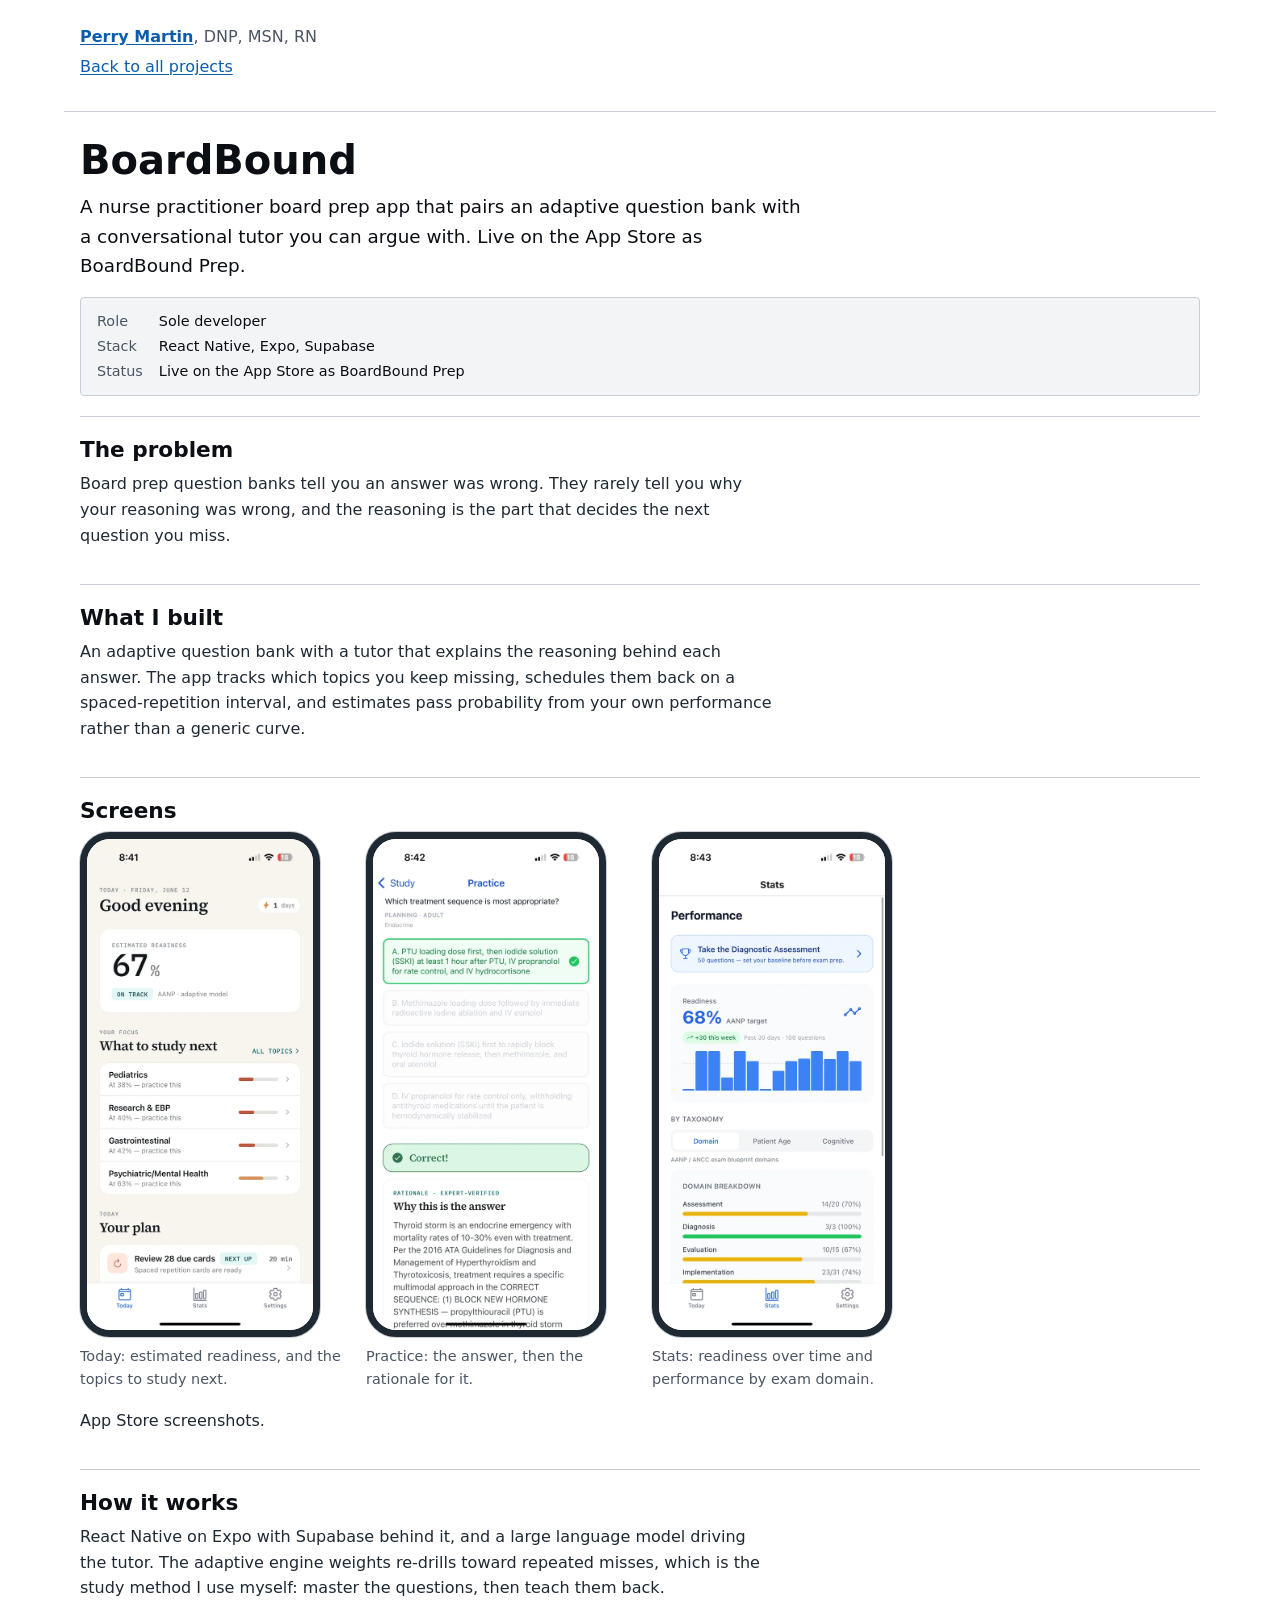
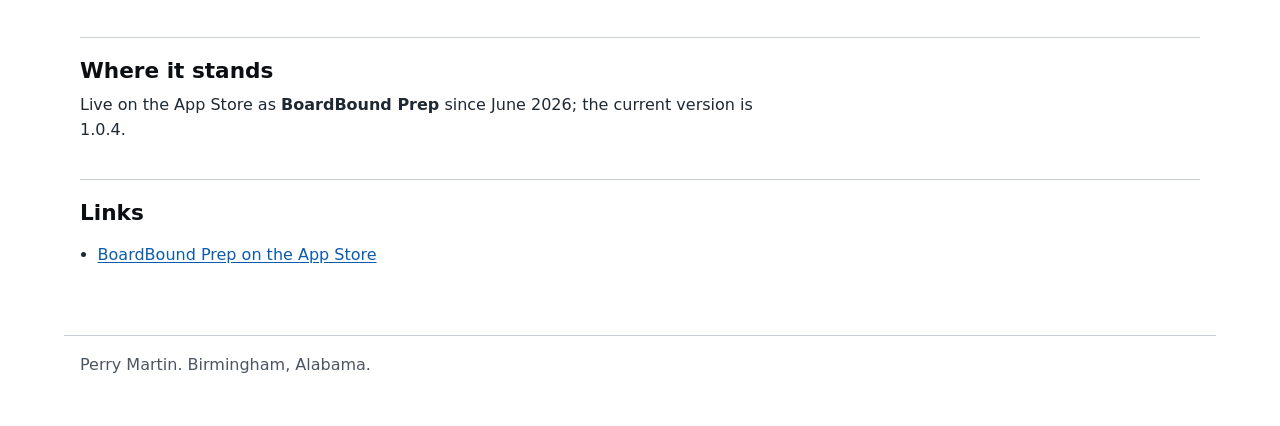
==== projects/boardbound/index.html @ f09f2733 "Publish portfolio (export of portfolio-site 9b5c5ee)" ====
<!doctype html>
<html lang="en">
<head>
<meta charset="utf-8">
<meta name="viewport" content="width=device-width, initial-scale=1">
<title>BoardBound | Perry Martin</title>
<meta name="description" content="BoardBound Prep: a nurse practitioner board prep app pairing an adaptive question bank with a conversational tutor.">
<!--
  Case-study page (SPEC section 13). Static: no script, the shared stylesheet,
  every word in this file. Every factual claim has a row in CLAIMS.md.
  House style: no em-dashes, no en-dashes.
-->
<link rel="stylesheet" href="../../styles.css">
</head>

<body>

<a class="skip" href="#content">Skip to content</a>

<header class="identity">
  <p class="crumb"><a href="../../">Perry Martin</a><span class="creds">, DNP, MSN, RN</span></p>
  <p><a href="../../#boardbound">Back to all projects</a></p>
</header>

<main id="content" class="case-study">
  <h1>BoardBound</h1>
  <p class="lede">
    A nurse practitioner board prep app that pairs an adaptive question bank with a conversational
    tutor you can argue with. Live on the App Store as BoardBound Prep.
  </p>

  <dl class="meta">
    <dt>Role</dt><dd>Sole developer</dd>
    <dt>Stack</dt><dd>React Native, Expo, Supabase</dd>
    <dt>Status</dt><dd>Live on the App Store as BoardBound Prep</dd>
  </dl>

  <section aria-labelledby="problem-h">
    <h2 id="problem-h">The problem</h2>
    <p>
      Board prep question banks tell you an answer was wrong. They rarely tell you why your
      reasoning was wrong, and the reasoning is the part that decides the next question you miss.
    </p>
  </section>

  <section aria-labelledby="built-h">
    <h2 id="built-h">What I built</h2>
    <p>
      An adaptive question bank with a tutor that explains the reasoning behind each answer. The app
      tracks which topics you keep missing, schedules them back on a spaced-repetition interval, and
      estimates pass probability from your own performance rather than a generic curve.
    </p>
  </section>

  <section aria-labelledby="screens-h">
    <h2 id="screens-h">Screens</h2>
    <div class="gallery">
      <figure class="shot phone">
        <img src="../../img/boardbound-today.webp" width="560" height="1217"
             alt="BoardBound Prep Today screen showing an estimated readiness of 67 percent and a list of topics to study next.">
        <figcaption>Today: estimated readiness, and the topics to study next.</figcaption>
      </figure>
      <figure class="shot phone">
        <img src="../../img/boardbound-rationale.webp" width="560" height="1217"
             alt="BoardBound Prep practice question on thyroid storm treatment, with the correct answer marked and the rationale below it.">
        <figcaption>Practice: the answer, then the rationale for it.</figcaption>
      </figure>
      <figure class="shot phone">
        <img src="../../img/boardbound-stats.webp" width="560" height="1217"
             alt="BoardBound Prep statistics screen showing readiness over time and a breakdown of performance by exam domain.">
        <figcaption>Stats: readiness over time and performance by exam domain.</figcaption>
      </figure>
    </div>
    <p>App Store screenshots.</p>
  </section>

  <section aria-labelledby="how-h">
    <h2 id="how-h">How it works</h2>
    <p>
      React Native on Expo with Supabase behind it, and a large language model driving the tutor.
      The adaptive engine weights re-drills toward repeated misses, which is the study method I use
      myself: master the questions, then teach them back.
    </p>
  </section>

  <section aria-labelledby="stands-h">
    <h2 id="stands-h">Where it stands</h2>
    <p>
      Live on the App Store as <strong>BoardBound Prep</strong> since June 2026; the current version
      is 1.0.4.
    </p>
  </section>

  <section aria-labelledby="links-h">
    <h2 id="links-h">Links</h2>
    <ul class="links">
      <li><a href="https://apps.apple.com/us/app/boardbound-prep/id6761675393">BoardBound Prep on the App Store</a></li>
    </ul>
  </section>
</main>

<footer>
  <p>Perry Martin. Birmingham, Alabama.</p>
</footer>

</body>
</html>
---- styles.css ----
/* styles.css: theming, document layout, and the viewer layout.
 * Without JavaScript this is a clean one-column document. With it, viewer.js
 * adds .viewer-mode and the grid below takes over. */

:root {
  --ground: #ffffff;
  --panel: #f3f4f6;
  --ink: #0b0f14;
  --body: #1f2933;
  --muted: #4b5563;
  --hairline: #c9ced6;
  --accent: #0b5cad;
  --accent-ink: #ffffff;
  --focus: #b45309;
  color-scheme: light;
}

@media (prefers-color-scheme: dark) {
  :root:not([data-theme="light"]) {
    --ground: #0b0f14;
    --panel: #151b23;
    --ink: #f3f4f6;
    --body: #d5dae1;
    --muted: #aab2bd;
    --hairline: #2f3945;
    --accent: #6cb2f2;
    --accent-ink: #0b0f14;
    --focus: #fbbf24;
    color-scheme: dark;
  }
}

:root[data-theme="dark"] {
  --ground: #0b0f14;
  --panel: #151b23;
  --ink: #f3f4f6;
  --body: #d5dae1;
  --muted: #aab2bd;
  --hairline: #2f3945;
  --accent: #6cb2f2;
  --accent-ink: #0b0f14;
  --focus: #fbbf24;
  color-scheme: dark;
}

*, *::before, *::after { box-sizing: border-box; }

[hidden] { display: none !important; }

html { -webkit-text-size-adjust: 100%; }

body {
  margin: 0;
  background: var(--ground);
  color: var(--body);
  font: 1rem/1.6 system-ui, -apple-system, "Segoe UI", Roboto, "Helvetica Neue", Arial, sans-serif;
  overflow-wrap: break-word;
}

h1, h2, h3 { color: var(--ink); line-height: 1.2; margin: 0 0 .5rem; }
h1 { font-size: clamp(1.75rem, 5vw, 2.5rem); }
h2 { font-size: 1.35rem; }
h3 { font-size: 1.05rem; }
p { margin: 0 0 1rem; max-width: 68ch; }

a { color: var(--accent); text-underline-offset: .15em; }
a:hover { text-decoration-thickness: 2px; }

:focus-visible { outline: 3px solid var(--focus); outline-offset: 2px; }

.skip {
  position: absolute;
  left: .5rem;
  top: -4rem;
  background: var(--ink);
  color: var(--ground);
  padding: .5rem .75rem;
  z-index: 10;
}
.skip:focus { top: .5rem; }

/* ---- page frame ---- */
.identity, main, footer { max-width: 72rem; margin: 0 auto; padding: 0 1rem; }
.identity { padding-top: 1.5rem; padding-bottom: 1rem; border-bottom: 1px solid var(--hairline); }
.tagline { color: var(--muted); margin-bottom: .25rem; }
.standing { color: var(--muted); font-size: .9rem; margin-bottom: .75rem; }
.actions { display: flex; flex-wrap: wrap; gap: .5rem 1.25rem; margin-bottom: .5rem; }
.contact { display: flex; flex-wrap: wrap; gap: .25rem 1.25rem; list-style: none; margin: 0 0 .75rem; padding: 0; }
main { padding-top: 1.25rem; padding-bottom: 2rem; }
.intro { margin-bottom: 1.5rem; }
footer { padding-top: 1rem; padding-bottom: 2rem; color: var(--muted); border-top: 1px solid var(--hairline); }

/* ---- document view (default, and the no-JS view) ---- */
.series { padding: 1.25rem 0; border-top: 1px solid var(--hairline); }
.slice { margin: 0 0 1rem; }
.meta {
  display: grid;
  grid-template-columns: max-content 1fr;
  gap: .15rem 1rem;
  margin: 0 0 1rem;
  padding: .75rem 1rem;
  background: var(--panel);
  border: 1px solid var(--hairline);
  border-radius: 4px;
  font-size: .9rem;
}
.meta dt { color: var(--muted); }
.meta dd { margin: 0; color: var(--ink); }

/* ---- toolbar (only exists when JS ran) ---- */
.toolbar {
  display: flex;
  flex-wrap: wrap;
  align-items: center;
  gap: .5rem;
  margin-top: .5rem;
}
.btn {
  font: inherit;
  font-size: .9rem;
  min-height: 2.5rem;
  padding: .35rem .8rem;
  color: var(--ink);
  background: var(--panel);
  border: 1px solid var(--hairline);
  border-radius: 4px;
  cursor: pointer;
}
.btn:hover:not(:disabled):not([aria-disabled="true"]) { border-color: var(--accent); }
.btn:disabled, .btn[aria-disabled="true"] { color: var(--muted); cursor: default; opacity: .6; }
.btn[aria-pressed="true"].depth-btn { background: var(--accent); color: var(--accent-ink); border-color: var(--accent); }
.depth { display: flex; flex-wrap: wrap; align-items: center; gap: .35rem; margin-left: auto; }
.depth-label { color: var(--muted); font-size: .85rem; }

/* ---- viewer wrapper: transparent in document view ---- */
.rail, .scrubber { display: none; }
.viewer:not(.viewer-mode) { display: block; }

/* ---- viewer layout ---- */
.viewer.viewer-mode {
  display: grid;
  grid-template-columns: 12rem minmax(0, 1fr) 15rem;
  grid-template-rows: auto minmax(14rem, 1fr) auto;
  grid-template-areas:
    "rail title  meta"
    "rail slice  meta"
    "rail scrub  meta";
  gap: 0 1.5rem;
  border: 1px solid var(--hairline);
  border-radius: 6px;
  background: var(--ground);
}
.viewer-mode .rail {
  display: block;
  grid-area: rail;
  padding: 1rem .75rem;
  border-right: 1px solid var(--hairline);
  background: var(--panel);
}
.rail ul { list-style: none; margin: 0; padding: 0; display: grid; gap: .25rem; }
.rail-btn {
  width: 100%;
  min-height: 2.5rem;
  text-align: left;
  font: inherit;
  font-size: .95rem;
  color: var(--body);
  background: transparent;
  border: 1px solid transparent;
  border-left: 3px solid transparent;
  padding: .4rem .6rem;
  cursor: pointer;
}
.rail-btn:hover { border-color: var(--hairline); border-left-color: var(--hairline); }
.rail-btn[aria-current="true"] { color: var(--ink); font-weight: 600; border-left-color: var(--accent); background: var(--ground); }

.viewer-mode .series:not(.is-active) { display: none; }
.viewer-mode .series { border: 0; padding: 0; }
.viewer-mode .series.is-active { display: contents; }
.viewer-mode .series.is-active > h2 { grid-area: title; padding: 1rem 0 .25rem; }
.viewer-mode .series.is-active > .meta {
  grid-area: meta;
  align-self: start;
  grid-template-columns: 1fr;
  margin: 1rem 1rem 1rem 0;
}
.viewer-mode .series.is-active > .meta dt { margin-top: .5rem; font-size: .8rem; text-transform: uppercase; letter-spacing: .04em; }
.viewer-mode .series.is-active > .meta dt:first-child { margin-top: 0; }
.viewer-mode .slice { display: none; margin: 0; }
.viewer-mode .slice.is-active { display: block; grid-area: slice; padding: .5rem 0 1rem; }
.viewer-mode .slice p { font-size: 1.1rem; }

.viewer-mode .scrubber {
  display: flex;
  align-items: center;
  gap: .75rem;
  grid-area: scrub;
  padding: .75rem 0 1rem;
  border-top: 1px solid var(--hairline);
}
.range { flex: 1; min-width: 6rem; accent-color: var(--accent); height: 2.5rem; }
.count { color: var(--muted); font-size: .9rem; white-space: nowrap; }

@media (prefers-reduced-motion: no-preference) {
  .viewer-mode .slice.is-active { animation: slice-in .18s ease-out; }
  @keyframes slice-in { from { opacity: 0; transform: translateY(4px); } to { opacity: 1; transform: none; } }
}
@media (prefers-reduced-motion: reduce) {
  * { animation: none !important; transition: none !important; scroll-behavior: auto !important; }
}

/* ---- phone and tablet: stack the viewer ---- */
@media (max-width: 899px) {
  .viewer.viewer-mode {
    grid-template-columns: minmax(0, 1fr);
    grid-template-rows: auto;
    grid-template-areas: "rail" "title" "meta" "slice" "scrub";
    gap: 0 1rem;
    padding: 0 1rem;
  }
  .viewer-mode .rail { border-right: 0; border-bottom: 1px solid var(--hairline); margin: 0 -1rem; padding: .5rem 1rem; }
  .rail ul { display: flex; overflow-x: auto; gap: .25rem; }
  .rail li { flex: 0 0 auto; }
  .rail-btn { width: auto; white-space: nowrap; border-left-width: 1px; border-bottom: 3px solid transparent; }
  .rail-btn[aria-current="true"] { border-left-color: var(--hairline); border-bottom-color: var(--accent); }
  .viewer-mode .series.is-active > .meta { margin: .5rem 0; }
  .viewer-mode .scrubber { flex-wrap: wrap; }
  .depth { margin-left: 0; }
}

/* ---- print: the document view, plain ---- */
@media print {
  :root, :root[data-theme="dark"] {
    --ground: #fff; --panel: #fff; --ink: #000; --body: #000; --muted: #333; --hairline: #999; --accent: #000;
  }
  .toolbar, .skip, .rail, .scrubber { display: none !important; }
  .viewer.viewer-mode { display: block; border: 0; }
  .viewer-mode .series, .viewer-mode .slice { display: block !important; }
  .series, .slice { break-inside: avoid; }
  a { color: #000; }
}

/* ---- showcase slice and case-study pages (SPEC section 13) ---- */
.shot { margin: 0 0 1rem; }
.shot img { display: block; max-width: 100%; height: auto; background: var(--panel); }
.shot.phone img {
  width: 240px;
  border: 7px solid #1f2933;
  border-radius: 30px;
  box-shadow: 0 0 0 1px var(--hairline);
}
.shot.browser img {
  border: 1px solid var(--hairline);
  border-top: 18px solid var(--panel);
  border-radius: 10px;
}
.shot.diagram img { width: 100%; max-width: 720px; border-radius: 14px; }
.shot figcaption { color: var(--muted); font-size: .9rem; margin-top: .5rem; max-width: 60ch; }
.cta {
  display: inline-block;
  padding: .55rem .95rem;
  border: 1px solid var(--accent);
  border-radius: 8px;
  font-weight: 600;
  text-decoration: none;
}
.cta:hover { background: var(--accent); color: var(--accent-ink); }
.viewer-mode .slice .shot { display: flex; flex-wrap: wrap; gap: .5rem 1.5rem; align-items: flex-end; }
.viewer-mode .slice .shot img { max-height: 40vh; width: auto; }
.viewer-mode .slice .shot.phone img { width: auto; }

.crumb { margin: 0 0 .25rem; color: var(--muted); }
.crumb a { font-weight: 600; }
.case-study h1 { margin-top: .25rem; }
.lede { font-size: 1.15rem; color: var(--ink); max-width: 62ch; }
.case-study > section { padding: 1.25rem 0; border-top: 1px solid var(--hairline); }
.case-study .meta { margin-bottom: 1.25rem; }
.gallery { display: grid; grid-template-columns: repeat(auto-fill, minmax(min(100%, 250px), 1fr)); gap: 1.5rem; }
.gallery.wide { grid-template-columns: minmax(0, 1fr); }
.links { padding-left: 1.1rem; }
.links li { margin-bottom: .35rem; }
@media print { .shot.phone img { border-width: 2px; box-shadow: none; } }
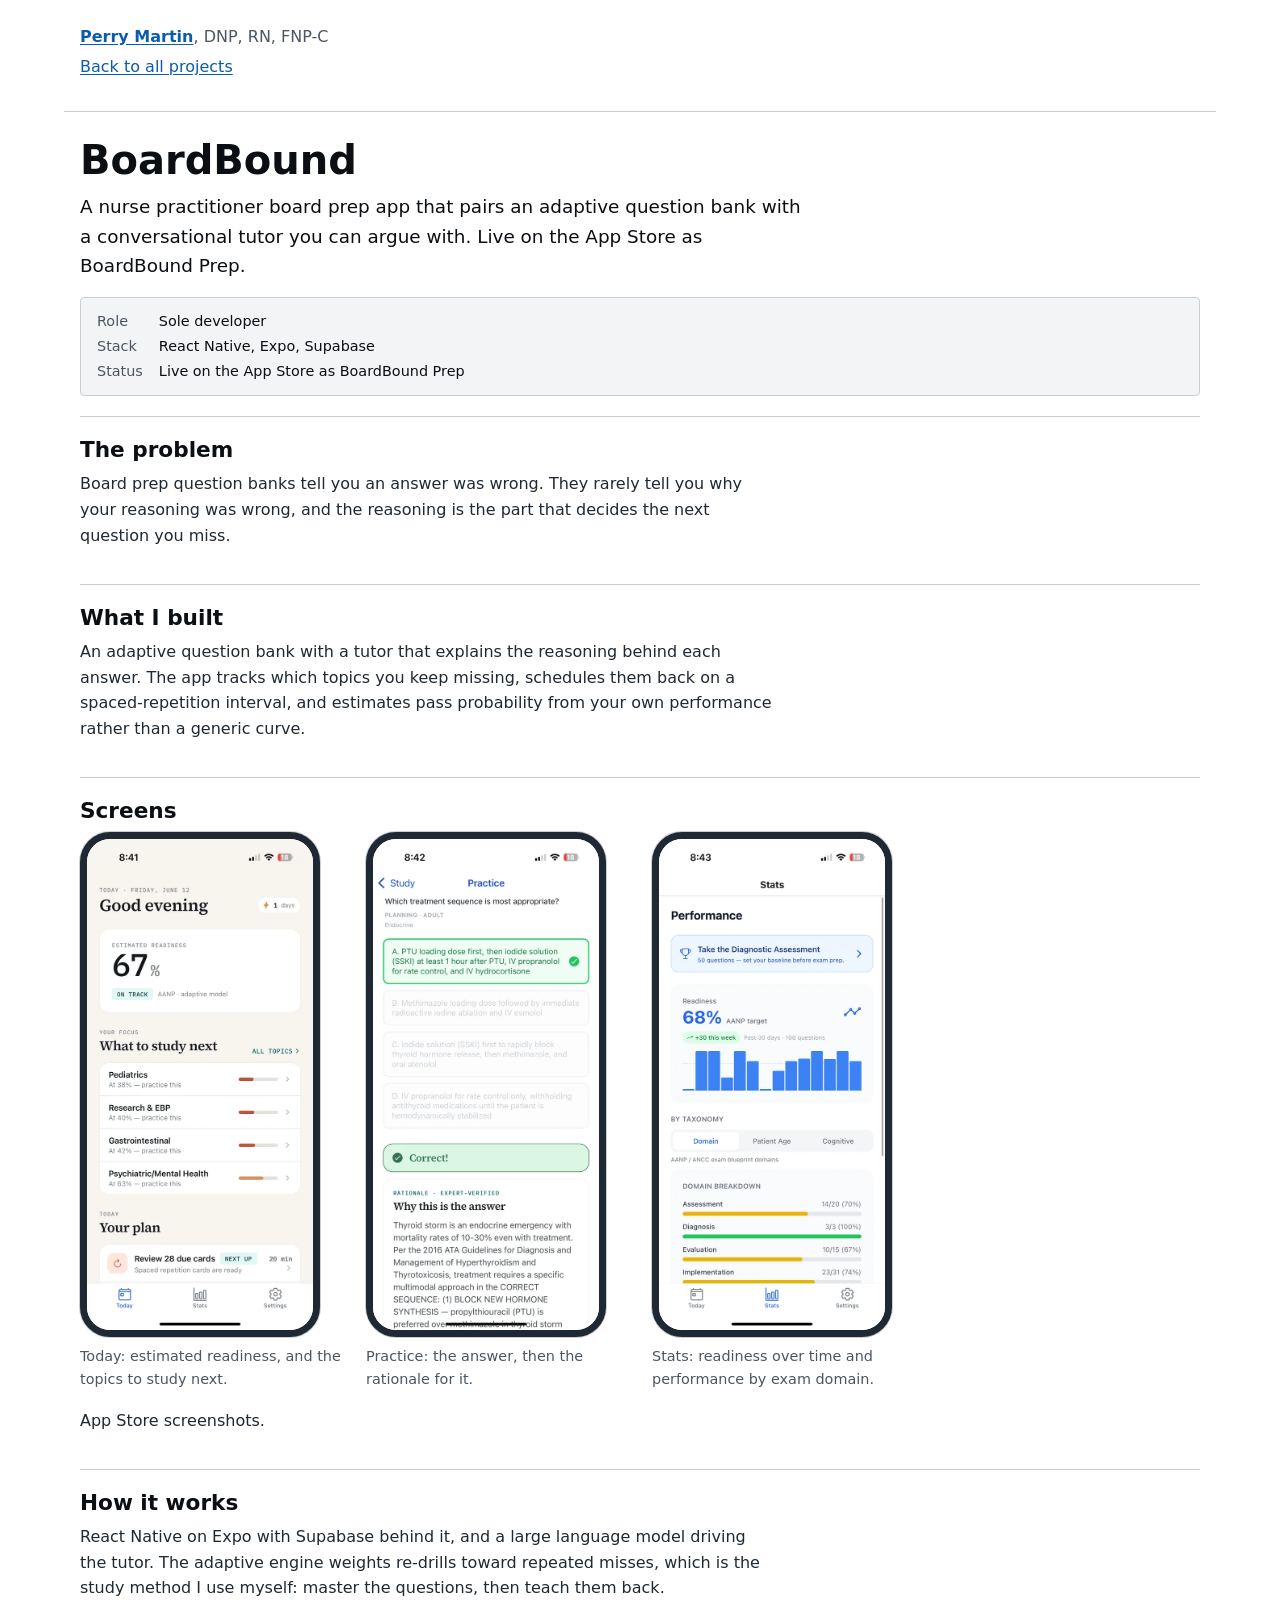
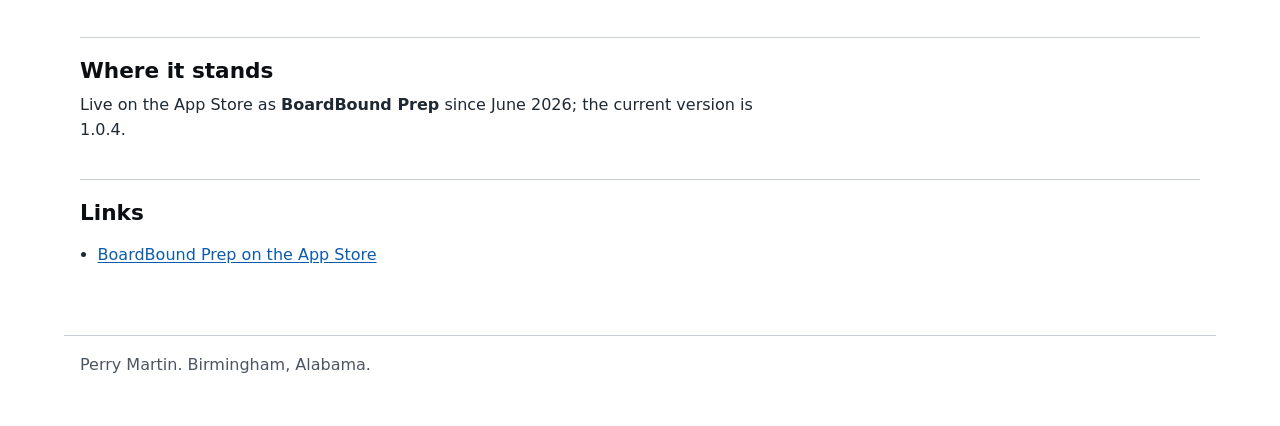
==== commit 7544071e: "Credentials: DNP, RN, FNP-C with 'Alabama CRNP approval pending', matching martinapps.dev (Perry 202" ====
--- a/projects/boardbound/index.html
+++ b/projects/boardbound/index.html
@@ -18,7 +18,7 @@
 <a class="skip" href="#content">Skip to content</a>
 
 <header class="identity">
-  <p class="crumb"><a href="../../">Perry Martin</a><span class="creds">, DNP, MSN, RN</span></p>
+  <p class="crumb"><a href="../../">Perry Martin</a><span class="creds">, DNP, RN, FNP-C</span></p>
   <p><a href="../../#boardbound">Back to all projects</a></p>
 </header>
 
